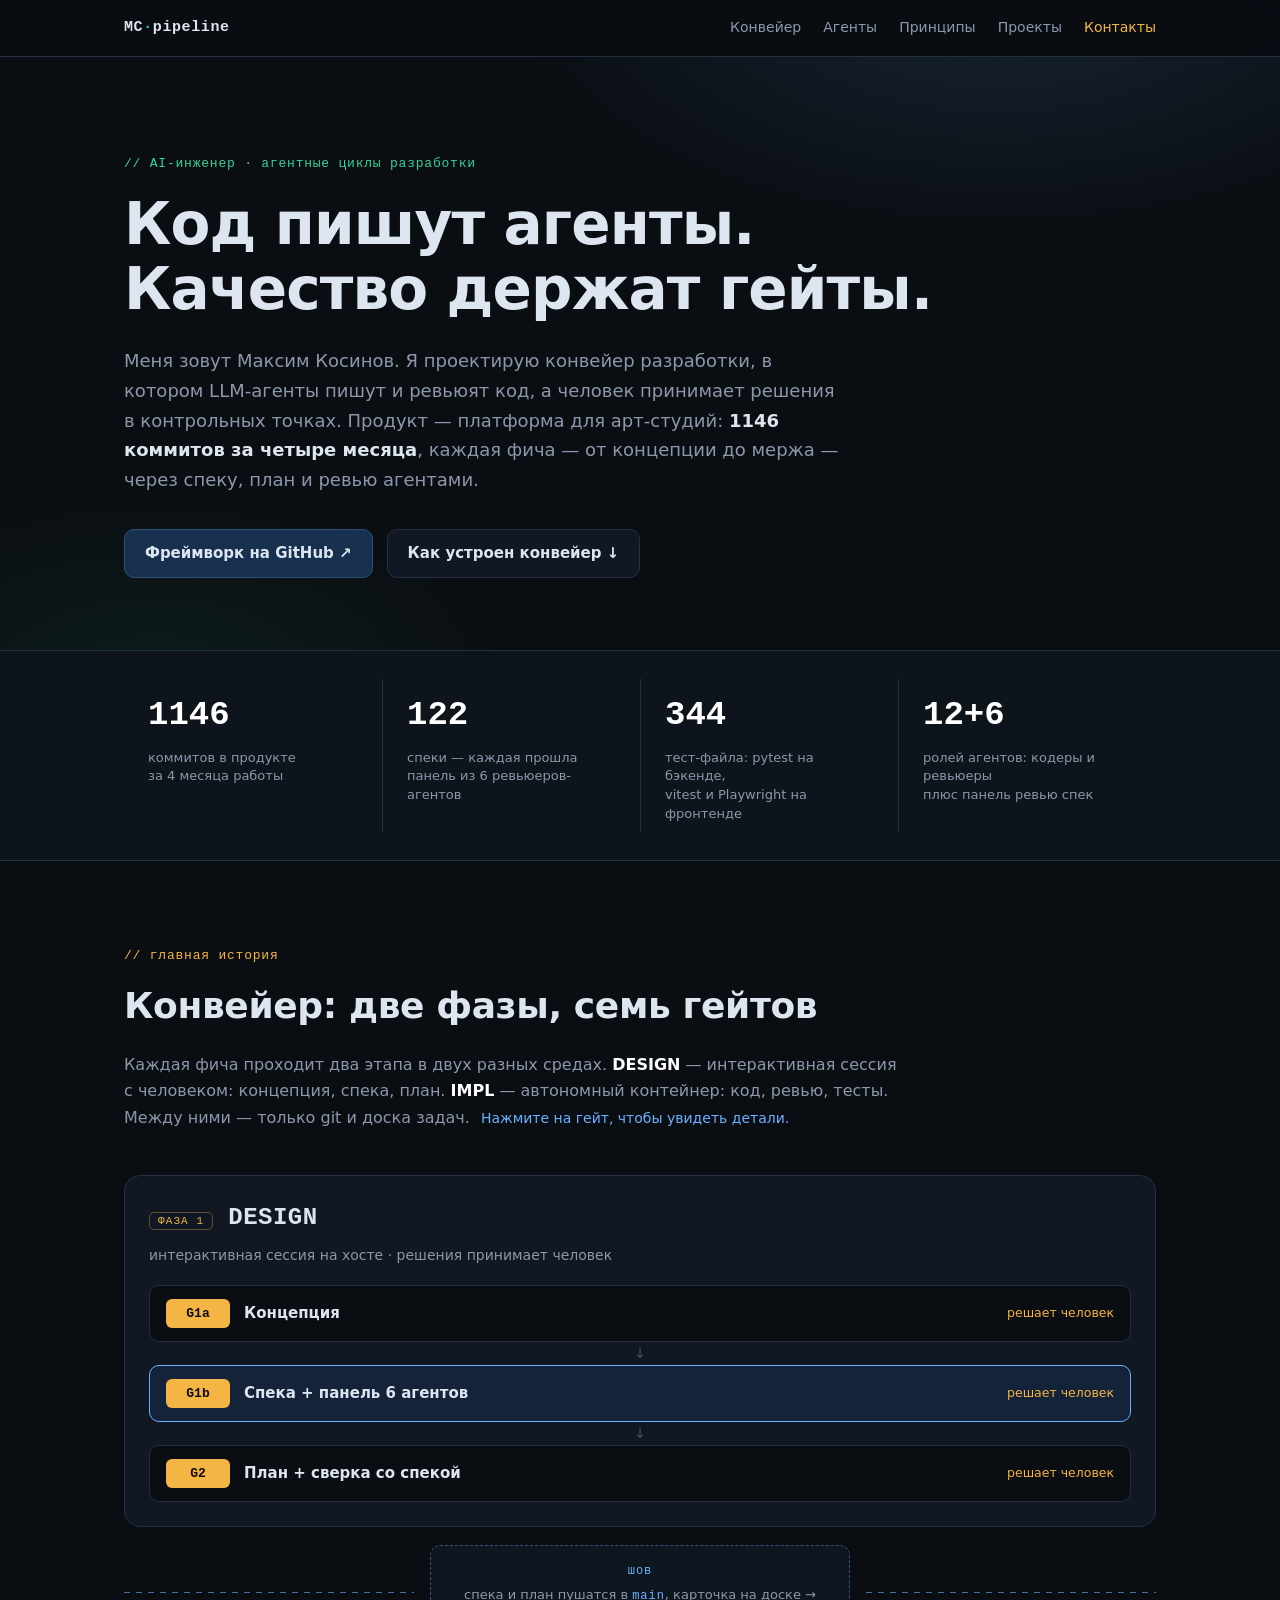
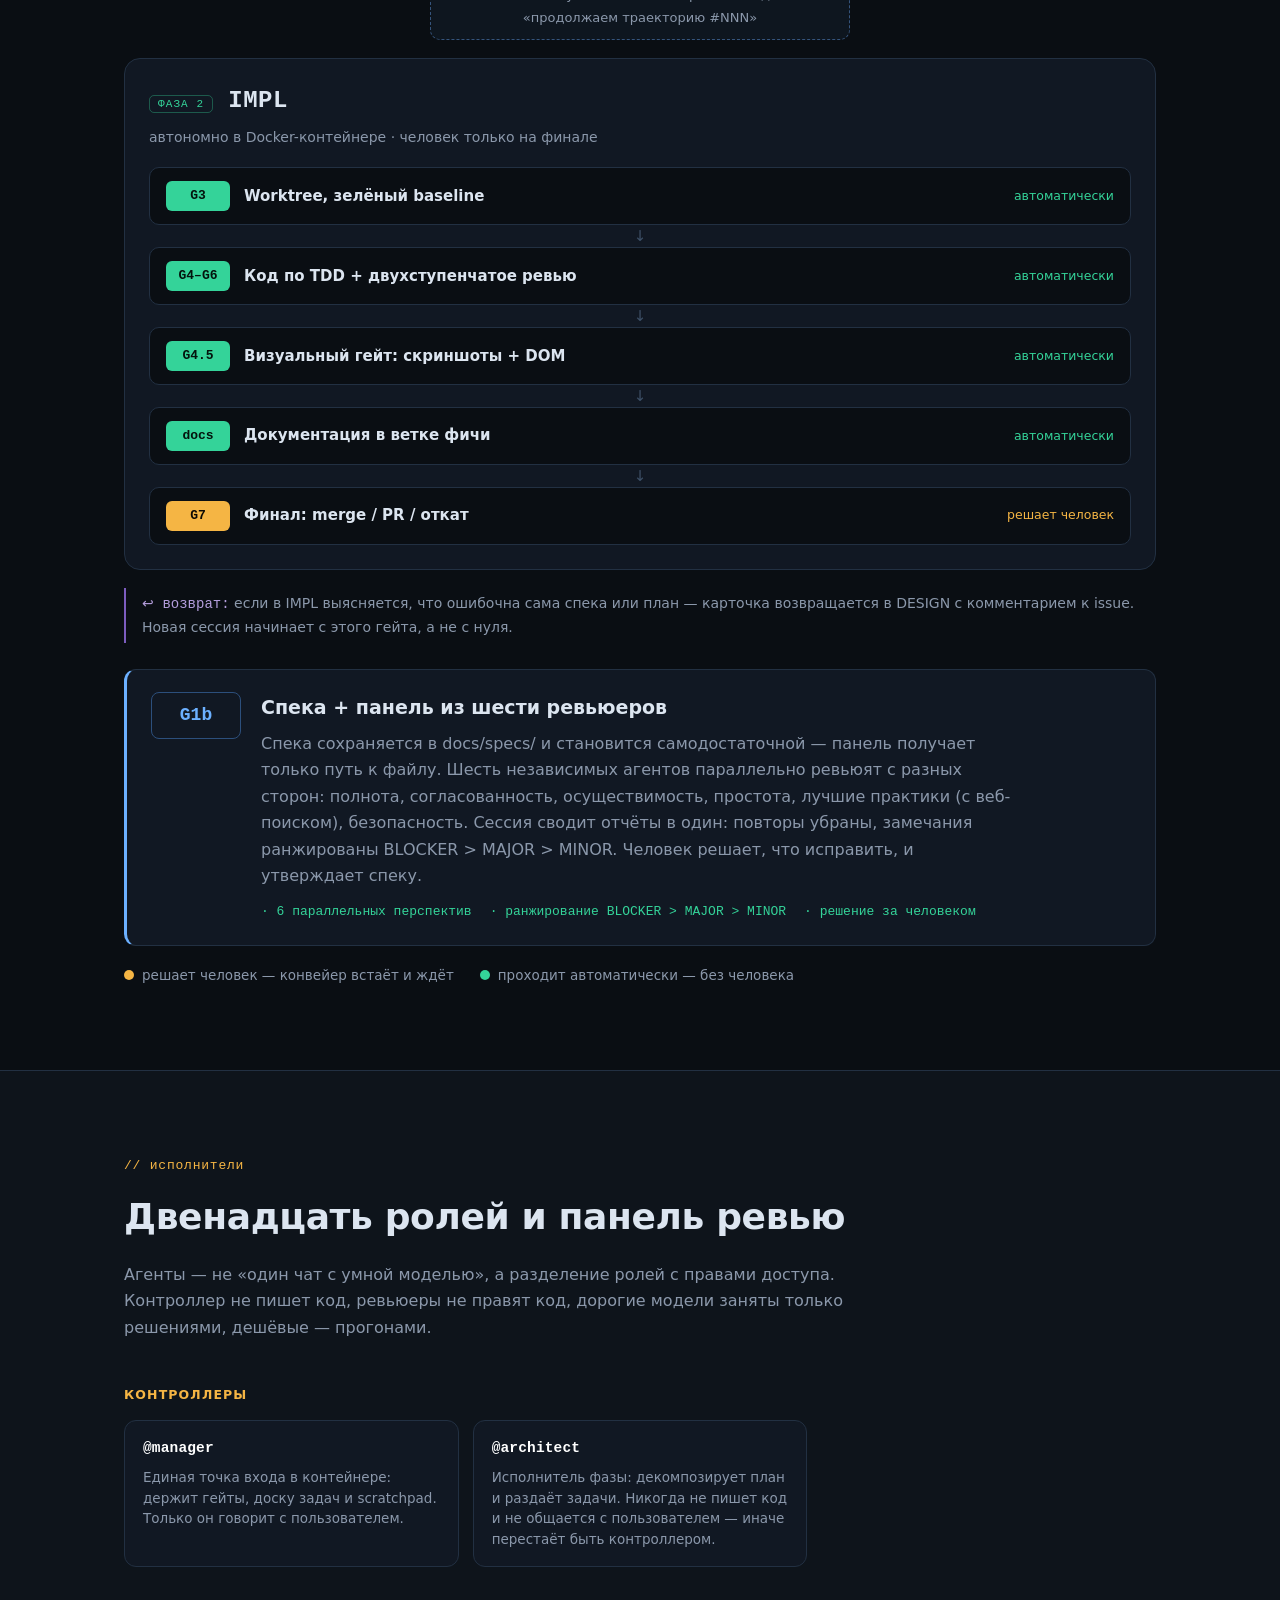
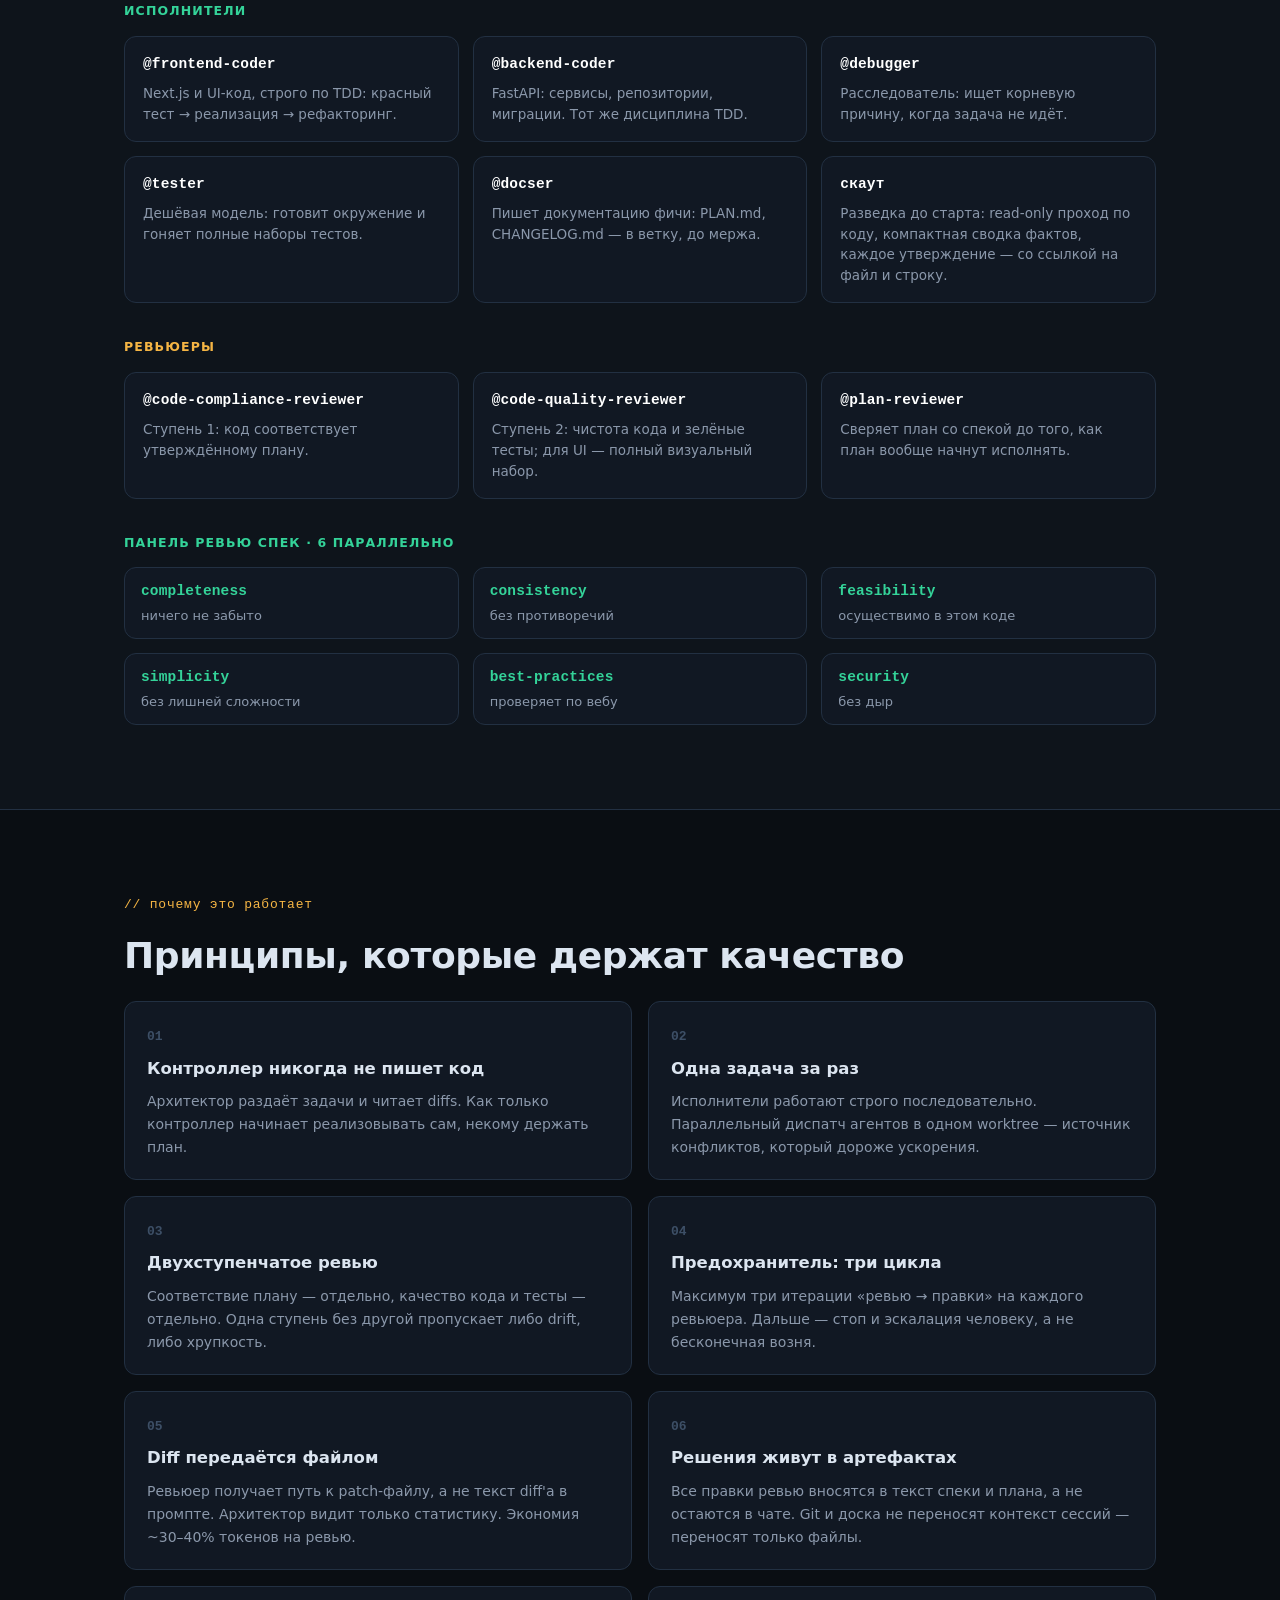
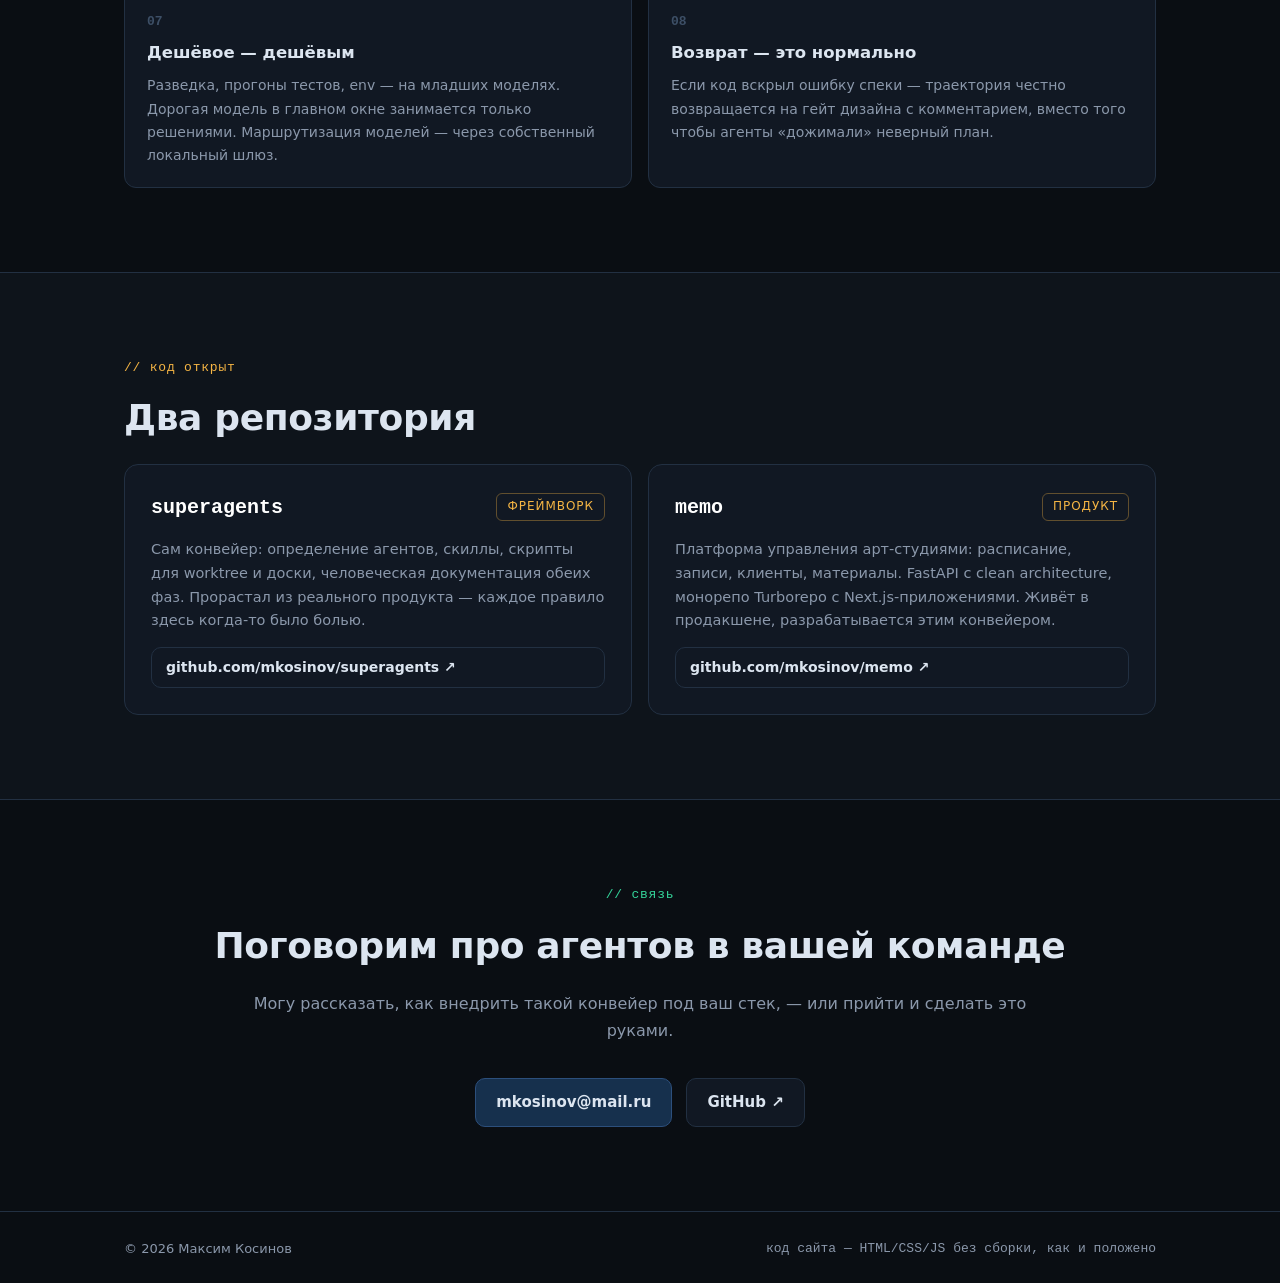
==== site/index.html @ 4d6b4a95 "feat(site): portfolio one-pager — the agent dev pipeline, deployed to GitHub Pages" ====
<!DOCTYPE html>
<html lang="ru">
<head>
  <meta charset="UTF-8">
  <meta name="viewport" content="width=device-width, initial-scale=1.0">
  <title>Максим Косинов — AI-инженер · агентный конвейер разработки</title>
  <meta name="description" content="Портфолио AI-инженера: конвейер разработки, в котором LLM-агенты пишут и ревьюят код под контролем человека. Семь гейтов качества от идеи до продакшена.">
  <link rel="stylesheet" href="style.css">
</head>
<body>

<header class="topbar">
  <div class="container topbar-inner">
    <span class="logo">MC<span class="logo-dot">·</span>pipeline</span>
    <nav class="topnav">
      <a href="#pipeline">Конвейер</a>
      <a href="#agents">Агенты</a>
      <a href="#principles">Принципы</a>
      <a href="#projects">Проекты</a>
      <a href="#contacts" class="nav-cta">Контакты</a>
    </nav>
  </div>
</header>

<main>

<!-- ============ HERO ============ -->
<section class="hero">
  <div class="container">
    <p class="hero-kicker mono">// AI-инженер · агентные циклы разработки</p>
    <h1>Код пишут агенты.<br>Качество держат гейты.</h1>
    <p class="hero-sub">
      Меня зовут Максим Косинов. Я проектирую конвейер разработки, в котором
      LLM-агенты пишут и ревьюят код, а человек принимает решения в контрольных
      точках. Продукт — платформа для арт-студий: <b>1146 коммитов за четыре месяца</b>,
      каждая фича — от концепции до мержа — через спеку, план и ревью агентами.
    </p>
    <div class="hero-actions">
      <a class="btn btn-primary" href="https://github.com/mkosinov/superagents" target="_blank" rel="noopener">Фреймворк на GitHub ↗</a>
      <a class="btn" href="#pipeline">Как устроен конвейер ↓</a>
    </div>
  </div>
</section>

<!-- ============ METRICS ============ -->
<section class="metrics">
  <div class="container metrics-grid">
    <div class="metric">
      <span class="metric-value mono">1146</span>
      <span class="metric-label">коммитов в продукте<br>за 4 месяца работы</span>
    </div>
    <div class="metric">
      <span class="metric-value mono">122</span>
      <span class="metric-label">спеки — каждая прошла<br>панель из 6 ревьюеров-агентов</span>
    </div>
    <div class="metric">
      <span class="metric-value mono">344</span>
      <span class="metric-label">тест-файла: pytest на бэкенде,<br>vitest и Playwright на фронтенде</span>
    </div>
    <div class="metric">
      <span class="metric-value mono">12+6</span>
      <span class="metric-label">ролей агентов: кодеры и ревьюеры<br>плюс панель ревью спек</span>
    </div>
  </div>
</section>

<!-- ============ PIPELINE ============ -->
<section class="section" id="pipeline">
  <div class="container">
    <p class="section-kicker mono">// главная история</p>
    <h2>Конвейер: две фазы, семь гейтов</h2>
    <p class="section-sub">
      Каждая фича проходит два этапа в двух разных средах. <b>DESIGN</b> — интерактивная
      сессия с человеком: концепция, спека, план. <b>IMPL</b> — автономный контейнер:
      код, ревью, тесты. Между ними — только git и доска задач.
      <span class="hint">Нажмите на гейт, чтобы увидеть детали.</span>
    </p>

    <div class="diagram">

      <!-- DESIGN phase -->
      <div class="phase phase-design">
        <div class="phase-head">
          <span class="phase-tag mono">ФАЗА 1</span>
          <h3>DESIGN</h3>
          <p class="phase-meta">интерактивная сессия на хосте · решения принимает человек</p>
        </div>
        <div class="gates">
          <button class="gate" data-gate="g1a" type="button">
            <span class="gate-badge mono human">G1a</span>
            <span class="gate-title">Концепция</span>
            <span class="gate-who human-who">решает человек</span>
          </button>
          <div class="gate-arrow" aria-hidden="true">↓</div>
          <button class="gate" data-gate="g1b" type="button">
            <span class="gate-badge mono human">G1b</span>
            <span class="gate-title">Спека + панель 6 агентов</span>
            <span class="gate-who human-who">решает человек</span>
          </button>
          <div class="gate-arrow" aria-hidden="true">↓</div>
          <button class="gate" data-gate="g2" type="button">
            <span class="gate-badge mono human">G2</span>
            <span class="gate-title">План + сверка со спекой</span>
            <span class="gate-who human-who">решает человек</span>
          </button>
        </div>
      </div>

      <!-- SEAM -->
      <div class="seam">
        <div class="seam-line" aria-hidden="true"></div>
        <div class="seam-label">
          <span class="mono">шов</span>
          <p>спека и план пушатся в <span class="mono">main</span>, карточка на доске → «продолжаем траекторию #NNN»</p>
        </div>
        <div class="seam-line" aria-hidden="true"></div>
      </div>

      <!-- IMPL phase -->
      <div class="phase phase-impl">
        <div class="phase-head">
          <span class="phase-tag mono">ФАЗА 2</span>
          <h3>IMPL</h3>
          <p class="phase-meta">автономно в Docker-контейнере · человек только на финале</p>
        </div>
        <div class="gates">
          <button class="gate" data-gate="g3" type="button">
            <span class="gate-badge mono auto">G3</span>
            <span class="gate-title">Worktree, зелёный baseline</span>
            <span class="gate-who auto-who">автоматически</span>
          </button>
          <div class="gate-arrow" aria-hidden="true">↓</div>
          <button class="gate" data-gate="g46" type="button">
            <span class="gate-badge mono auto">G4–G6</span>
            <span class="gate-title">Код по TDD + двухступенчатое ревью</span>
            <span class="gate-who auto-who">автоматически</span>
          </button>
          <div class="gate-arrow" aria-hidden="true">↓</div>
          <button class="gate" data-gate="g45" type="button">
            <span class="gate-badge mono auto">G4.5</span>
            <span class="gate-title">Визуальный гейт: скриншоты + DOM</span>
            <span class="gate-who auto-who">автоматически</span>
          </button>
          <div class="gate-arrow" aria-hidden="true">↓</div>
          <button class="gate" data-gate="docs" type="button">
            <span class="gate-badge mono auto">docs</span>
            <span class="gate-title">Документация в ветке фичи</span>
            <span class="gate-who auto-who">автоматически</span>
          </button>
          <div class="gate-arrow" aria-hidden="true">↓</div>
          <button class="gate" data-gate="g7" type="button">
            <span class="gate-badge mono human">G7</span>
            <span class="gate-title">Финал: merge / PR / откат</span>
            <span class="gate-who human-who">решает человек</span>
          </button>
        </div>
      </div>
    </div>

    <!-- return path -->
    <p class="return-path">
      <span class="mono">↩ возврат:</span>
      если в IMPL выясняется, что ошибочна сама спека или план — карточка возвращается
      в DESIGN с комментарием к issue. Новая сессия начинает с этого гейта, а не с нуля.
    </p>

    <!-- detail panel -->
    <div class="detail" id="gate-detail" aria-live="polite">
      <div class="detail-badge mono" id="detail-badge">G1b</div>
      <div class="detail-body">
        <h3 id="detail-title"></h3>
        <p id="detail-text"></p>
        <div class="detail-facts mono" id="detail-facts"></div>
      </div>
    </div>

    <div class="legend">
      <span class="legend-item"><span class="dot dot-human"></span>решает человек — конвейер встаёт и ждёт</span>
      <span class="legend-item"><span class="dot dot-auto"></span>проходит автоматически — без человека</span>
    </div>
  </div>
</section>

<!-- ============ AGENTS ============ -->
<section class="section section-alt" id="agents">
  <div class="container">
    <p class="section-kicker mono">// исполнители</p>
    <h2>Двенадцать ролей и панель ревью</h2>
    <p class="section-sub">
      Агенты — не «один чат с умной моделью», а разделение ролей с правами доступа.
      Контроллер не пишет код, ревьюеры не правят код, дорогие модели заняты только
      решениями, дешёвые — прогонами.
    </p>
    <div class="agent-groups">

      <div class="agent-group">
        <h3 class="group-tag human-who">контроллеры</h3>
        <div class="agent-cards">
          <article class="agent-card">
            <h4 class="mono">@manager</h4>
            <p>Единая точка входа в контейнере: держит гейты, доску задач и scratchpad. Только он говорит с пользователем.</p>
          </article>
          <article class="agent-card">
            <h4 class="mono">@architect</h4>
            <p>Исполнитель фазы: декомпозирует план и раздаёт задачи. Никогда не пишет код и не общается с пользователем — иначе перестаёт быть контроллером.</p>
          </article>
        </div>
      </div>

      <div class="agent-group">
        <h3 class="group-tag auto-who">исполнители</h3>
        <div class="agent-cards">
          <article class="agent-card">
            <h4 class="mono">@frontend-coder</h4>
            <p>Next.js и UI-код, строго по TDD: красный тест → реализация → рефакторинг.</p>
          </article>
          <article class="agent-card">
            <h4 class="mono">@backend-coder</h4>
            <p>FastAPI: сервисы, репозитории, миграции. Тот же дисциплина TDD.</p>
          </article>
          <article class="agent-card">
            <h4 class="mono">@debugger</h4>
            <p>Расследователь: ищет корневую причину, когда задача не идёт.</p>
          </article>
          <article class="agent-card">
            <h4 class="mono">@tester</h4>
            <p>Дешёвая модель: готовит окружение и гоняет полные наборы тестов.</p>
          </article>
          <article class="agent-card">
            <h4 class="mono">@docser</h4>
            <p>Пишет документацию фичи: PLAN.md, CHANGELOG.md — в ветку, до мержа.</p>
          </article>
          <article class="agent-card">
            <h4 class="mono">скаут</h4>
            <p>Разведка до старта: read-only проход по коду, компактная сводка фактов, каждое утверждение — со ссылкой на файл и строку.</p>
          </article>
        </div>
      </div>

      <div class="agent-group">
        <h3 class="group-tag human-who">ревьюеры</h3>
        <div class="agent-cards">
          <article class="agent-card">
            <h4 class="mono">@code-compliance-reviewer</h4>
            <p>Ступень 1: код соответствует утверждённому плану.</p>
          </article>
          <article class="agent-card">
            <h4 class="mono">@code-quality-reviewer</h4>
            <p>Ступень 2: чистота кода и зелёные тесты; для UI — полный визуальный набор.</p>
          </article>
          <article class="agent-card">
            <h4 class="mono">@plan-reviewer</h4>
            <p>Сверяет план со спекой до того, как план вообще начнут исполнять.</p>
          </article>
        </div>
      </div>

      <div class="agent-group">
        <h3 class="group-tag auto-who">панель ревью спек · 6 параллельно</h3>
        <div class="agent-cards">
          <article class="agent-card panel-card">
            <h4 class="mono">completeness</h4><p>ничего не забыто</p>
          </article>
          <article class="agent-card panel-card">
            <h4 class="mono">consistency</h4><p>без противоречий</p>
          </article>
          <article class="agent-card panel-card">
            <h4 class="mono">feasibility</h4><p>осуществимо в этом коде</p>
          </article>
          <article class="agent-card panel-card">
            <h4 class="mono">simplicity</h4><p>без лишней сложности</p>
          </article>
          <article class="agent-card panel-card">
            <h4 class="mono">best-practices</h4><p>проверяет по вебу</p>
          </article>
          <article class="agent-card panel-card">
            <h4 class="mono">security</h4><p>без дыр</p>
          </article>
        </div>
      </div>

    </div>
  </div>
</section>

<!-- ============ PRINCIPLES ============ -->
<section class="section" id="principles">
  <div class="container">
    <p class="section-kicker mono">// почему это работает</p>
    <h2>Принципы, которые держат качество</h2>
    <div class="principles-grid">
      <div class="principle">
        <span class="principle-num mono">01</span>
        <h3>Контроллер никогда не пишет код</h3>
        <p>Архитектор раздаёт задачи и читает diffs. Как только контроллер начинает реализовывать сам, некому держать план.</p>
      </div>
      <div class="principle">
        <span class="principle-num mono">02</span>
        <h3>Одна задача за раз</h3>
        <p>Исполнители работают строго последовательно. Параллельный диспатч агентов в одном worktree — источник конфликтов, который дороже ускорения.</p>
      </div>
      <div class="principle">
        <span class="principle-num mono">03</span>
        <h3>Двухступенчатое ревью</h3>
        <p>Соответствие плану — отдельно, качество кода и тесты — отдельно. Одна ступень без другой пропускает либо drift, либо хрупкость.</p>
      </div>
      <div class="principle">
        <span class="principle-num mono">04</span>
        <h3>Предохранитель: три цикла</h3>
        <p>Максимум три итерации «ревью → правки» на каждого ревьюера. Дальше — стоп и эскалация человеку, а не бесконечная возня.</p>
      </div>
      <div class="principle">
        <span class="principle-num mono">05</span>
        <h3>Diff передаётся файлом</h3>
        <p>Ревьюер получает путь к patch-файлу, а не текст diff'а в промпте. Архитектор видит только статистику. Экономия ~30–40% токенов на ревью.</p>
      </div>
      <div class="principle">
        <span class="principle-num mono">06</span>
        <h3>Решения живут в артефактах</h3>
        <p>Все правки ревью вносятся в текст спеки и плана, а не остаются в чате. Git и доска не переносят контекст сессий — переносят только файлы.</p>
      </div>
      <div class="principle">
        <span class="principle-num mono">07</span>
        <h3>Дешёвое — дешёвым</h3>
        <p>Разведка, прогоны тестов, env — на младших моделях. Дорогая модель в главном окне занимается только решениями. Маршрутизация моделей — через собственный локальный шлюз.</p>
      </div>
      <div class="principle">
        <span class="principle-num mono">08</span>
        <h3>Возврат — это нормально</h3>
        <p>Если код вскрыл ошибку спеки — траектория честно возвращается на гейт дизайна с комментарием, вместо того чтобы агенты «дожимали» неверный план.</p>
      </div>
    </div>
  </div>
</section>

<!-- ============ PROJECTS ============ -->
<section class="section section-alt" id="projects">
  <div class="container">
    <p class="section-kicker mono">// код открыт</p>
    <h2>Два репозитория</h2>
    <div class="projects-grid">
      <article class="project-card">
        <div class="project-head">
          <h3 class="mono">superagents</h3>
          <span class="project-type">фреймворк</span>
        </div>
        <p>
          Сам конвейер: определение агентов, скиллы, скрипты для worktree и доски,
          человеческая документация обеих фаз. Прорастал из реального продукта —
          каждое правило здесь когда-то было болью.
        </p>
        <a class="btn btn-small" href="https://github.com/mkosinov/superagents" target="_blank" rel="noopener">github.com/mkosinov/superagents ↗</a>
      </article>
      <article class="project-card">
        <div class="project-head">
          <h3 class="mono">memo</h3>
          <span class="project-type">продукт</span>
        </div>
        <p>
          Платформа управления арт-студиями: расписание, записи, клиенты, материалы.
          FastAPI с clean architecture, монорепо Turborepo c Next.js-приложениями.
          Живёт в продакшене, разрабатывается этим конвейером.
        </p>
        <a class="btn btn-small" href="https://github.com/mkosinov/memo" target="_blank" rel="noopener">github.com/mkosinov/memo ↗</a>
      </article>
    </div>
  </div>
</section>

<!-- ============ CONTACTS ============ -->
<section class="section" id="contacts">
  <div class="container contacts-inner">
    <p class="section-kicker mono">// связь</p>
    <h2>Поговорим про агентов в вашей команде</h2>
    <p class="section-sub">
      Могу рассказать, как внедрить такой конвейер под ваш стек, — или прийти
      и сделать это руками.
    </p>
    <div class="hero-actions">
      <a class="btn btn-primary" href="mailto:mkosinov@mail.ru">mkosinov@mail.ru</a>
      <a class="btn" href="https://github.com/mkosinov" target="_blank" rel="noopener">GitHub ↗</a>
    </div>
  </div>
</section>

</main>

<footer class="footer">
  <div class="container footer-inner">
    <span>© 2026 Максим Косинов</span>
    <span class="mono">код сайта — HTML/CSS/JS без сборки, как и положено</span>
  </div>
</footer>

<script src="main.js"></script>
</body>
</html>
---- site/style.css ----
/* ============ base ============ */
:root {
  --bg: #0a0e13;
  --bg-alt: #0e141b;
  --surface: #111823;
  --surface-2: #16202e;
  --border: #223042;
  --text: #dce5f0;
  --muted: #8b98ab;
  --human: #f5b544;
  --auto: #34d399;
  --link: #6cb0ff;
  --mono: ui-monospace, "SF Mono", "Cascadia Code", Menlo, Consolas, monospace;
}

* { margin: 0; padding: 0; box-sizing: border-box; }

html { scroll-behavior: smooth; }

body {
  background: var(--bg);
  color: var(--text);
  font-family: system-ui, -apple-system, "Segoe UI", Roboto, sans-serif;
  font-size: 16px;
  line-height: 1.65;
  -webkit-font-smoothing: antialiased;
}

.container { max-width: 1080px; margin: 0 auto; padding: 0 24px; }

.mono { font-family: var(--mono); }

b, strong { color: #fff; font-weight: 650; }

a { color: var(--link); }

/* ============ topbar ============ */
.topbar {
  position: sticky; top: 0; z-index: 50;
  background: rgba(10, 14, 19, 0.85);
  backdrop-filter: blur(10px);
  border-bottom: 1px solid var(--border);
}
.topbar-inner {
  display: flex; align-items: center; justify-content: space-between;
  height: 56px;
}
.logo {
  font-family: var(--mono); font-weight: 700; font-size: 15px;
  letter-spacing: 0.04em; color: var(--text);
}
.logo-dot { color: var(--auto); }
.topnav { display: flex; gap: 22px; flex-wrap: wrap; }
.topnav a {
  color: var(--muted); text-decoration: none; font-size: 14px;
  transition: color 0.15s;
}
.topnav a:hover { color: var(--text); }
.nav-cta { color: var(--human) !important; }

/* ============ hero ============ */
.hero {
  padding: 96px 0 72px;
  background:
    radial-gradient(700px 340px at 78% -10%, rgba(108, 176, 255, 0.13), transparent 70%),
    radial-gradient(520px 300px at 12% 108%, rgba(52, 211, 153, 0.08), transparent 70%);
}
.hero-kicker { color: var(--auto); font-size: 13px; letter-spacing: 0.06em; margin-bottom: 18px; }
.hero h1 {
  font-size: clamp(34px, 6vw, 58px);
  line-height: 1.12;
  font-weight: 750;
  letter-spacing: -0.015em;
  margin-bottom: 24px;
}
.hero-sub {
  max-width: 720px; color: var(--muted); font-size: 18px; margin-bottom: 34px;
}
.hero-sub b { color: var(--text); }
.hero-actions { display: flex; gap: 14px; flex-wrap: wrap; }

.btn {
  display: inline-block;
  padding: 11px 20px;
  border-radius: 10px;
  border: 1px solid var(--border);
  color: var(--text) !important;
  text-decoration: none !important;
  font-size: 15px;
  font-weight: 550;
  background: var(--surface);
  transition: border-color 0.15s, background 0.15s, transform 0.1s;
}
.btn:hover { border-color: #3a4f6b; background: var(--surface-2); }
.btn:active { transform: translateY(1px); }
.btn-primary {
  background: #16304d;
  border-color: #2c4f7c;
}
.btn-primary:hover { background: #1b3a5f; border-color: #3d6ba3; }
.btn-small { padding: 8px 14px; font-size: 14px; }

/* ============ metrics ============ */
.metrics { border-block: 1px solid var(--border); background: var(--bg-alt); }
.metrics-grid {
  display: grid; grid-template-columns: repeat(4, 1fr); gap: 0;
  padding-top: 28px; padding-bottom: 28px;
}
.metric {
  padding: 8px 24px;
  display: flex; flex-direction: column; gap: 6px;
}
.metric + .metric { border-left: 1px solid var(--border); }
.metric-value {
  font-size: 34px; font-weight: 700; color: #fff;
  font-variant-numeric: tabular-nums;
}
.metric-label { font-size: 13px; color: var(--muted); line-height: 1.45; }

/* ============ sections ============ */
.section { padding: 84px 0; }
.section-alt { background: var(--bg-alt); border-block: 1px solid var(--border); }
.section-kicker { color: var(--human); font-size: 13px; letter-spacing: 0.06em; margin-bottom: 10px; }
.section h2 {
  font-size: clamp(26px, 4vw, 36px);
  font-weight: 700; letter-spacing: -0.01em; margin-bottom: 16px;
}
.section-sub { max-width: 780px; color: var(--muted); margin-bottom: 44px; }
.section-sub .hint {
  display: inline-block; margin-left: 6px; color: var(--link); font-size: 14px;
}

/* ============ diagram ============ */
.diagram {
  display: flex; flex-direction: column; gap: 0;
}

.phase {
  border: 1px solid var(--border);
  border-radius: 16px;
  background: var(--surface);
  padding: 22px 24px 24px;
}
.phase-head { margin-bottom: 18px; }
.phase-tag {
  font-size: 11px; letter-spacing: 0.1em; color: var(--muted);
  border: 1px solid var(--border); border-radius: 5px; padding: 2px 8px;
}
.phase-design .phase-tag { color: var(--human); border-color: rgba(245, 181, 68, 0.35); }
.phase-impl .phase-tag { color: var(--auto); border-color: rgba(52, 211, 153, 0.35); }
.phase-head h3 {
  display: inline; font-family: var(--mono); font-size: 24px;
  margin-left: 10px; letter-spacing: 0.02em;
}
.phase-meta { color: var(--muted); font-size: 14px; margin-top: 6px; }

.gates { display: flex; flex-direction: column; align-items: stretch; }

.gate {
  display: grid;
  grid-template-columns: 64px 1fr auto;
  align-items: center; gap: 14px;
  width: 100%;
  padding: 13px 16px;
  background: var(--bg);
  border: 1px solid var(--border);
  border-radius: 10px;
  color: var(--text);
  font: inherit; text-align: left;
  cursor: pointer;
  transition: border-color 0.15s, background 0.15s;
}
.gate:hover { border-color: #3a4f6b; background: var(--surface-2); }
.gate.active { border-color: var(--link); background: #14233a; }

.gate-badge {
  font-size: 13px; font-weight: 700; text-align: center;
  padding: 4px 0; border-radius: 6px;
}
.gate-badge.human { color: #0d0a04; background: var(--human); }
.gate-badge.auto { color: #04140d; background: var(--auto); }
.gate-title { font-weight: 550; font-size: 15px; }
.gate-who { font-size: 12.5px; white-space: nowrap; }
.human-who { color: var(--human); }
.auto-who { color: var(--auto); }

.gate-arrow {
  text-align: center; color: #3d4f66; font-size: 15px; line-height: 1.5;
  user-select: none;
}

/* seam */
.seam {
  display: grid;
  grid-template-columns: 1fr auto 1fr;
  align-items: center;
  gap: 16px;
  padding: 18px 0;
}
.seam-line {
  height: 1px;
  background: repeating-linear-gradient(90deg, var(--link) 0 6px, transparent 6px 12px);
  opacity: 0.6;
}
.seam-label {
  text-align: center; max-width: 420px;
  border: 1px dashed #35547c; border-radius: 10px;
  padding: 10px 16px;
  background: rgba(108, 176, 255, 0.05);
}
.seam-label .mono { color: var(--link); font-size: 12px; letter-spacing: 0.08em; }
.seam-label p { font-size: 13px; color: var(--muted); margin-top: 2px; }

/* return path */
.return-path {
  margin-top: 18px;
  font-size: 14px; color: var(--muted);
  border-left: 2px solid #7c5cbf;
  padding: 4px 0 4px 16px;
}
.return-path .mono { color: #b39ddb; }

/* detail panel */
.detail {
  margin-top: 26px;
  display: grid;
  grid-template-columns: 90px 1fr;
  gap: 20px;
  border: 1px solid var(--border);
  border-left: 3px solid var(--link);
  border-radius: 12px;
  background: var(--surface);
  padding: 22px 24px;
  min-height: 120px;
}
.detail-badge {
  align-self: start;
  font-size: 18px; font-weight: 700;
  color: var(--link); text-align: center;
  border: 1px solid #2c4f7c; border-radius: 8px;
  padding: 8px 0;
}
.detail-body h3 { font-size: 19px; margin-bottom: 8px; }
.detail-body p { color: var(--muted); max-width: 760px; }
.detail-facts {
  margin-top: 12px; font-size: 13px; color: var(--auto);
  display: flex; flex-wrap: wrap; gap: 8px 18px;
}

/* legend */
.legend {
  margin-top: 18px; display: flex; gap: 26px; flex-wrap: wrap;
  font-size: 13.5px; color: var(--muted);
}
.legend-item { display: inline-flex; align-items: center; gap: 8px; }
.dot { width: 10px; height: 10px; border-radius: 50%; display: inline-block; }
.dot-human { background: var(--human); }
.dot-auto { background: var(--auto); }

/* ============ agents ============ */
.agent-groups { display: flex; flex-direction: column; gap: 34px; }
.group-tag {
  font-size: 12.5px; font-weight: 700; letter-spacing: 0.09em;
  text-transform: uppercase;
  margin-bottom: 14px;
}
.agent-cards {
  display: grid;
  grid-template-columns: repeat(3, 1fr);
  gap: 14px;
}
.agent-card {
  border: 1px solid var(--border);
  border-radius: 12px;
  background: var(--surface);
  padding: 16px 18px;
}
.agent-card h4 {
  font-size: 14.5px; color: #fff; margin-bottom: 6px; letter-spacing: 0.01em;
}
.agent-card p { font-size: 13.5px; color: var(--muted); line-height: 1.55; }
.panel-card { padding: 12px 16px; }
.panel-card h4 { color: var(--auto); margin-bottom: 2px; }
.panel-card p { font-size: 13px; }
.panel-card.grid-6 {
  display: grid; grid-template-columns: repeat(3, 1fr); gap: 10px;
}

/* ============ principles ============ */
.principles-grid {
  display: grid; grid-template-columns: repeat(2, 1fr); gap: 16px;
}
.principle {
  border: 1px solid var(--border);
  border-radius: 12px;
  background: var(--surface);
  padding: 20px 22px;
}
.principle-num { color: #3d4f66; font-size: 13px; font-weight: 700; }
.principle h3 { font-size: 16.5px; margin: 6px 0 8px; }
.principle p { font-size: 14px; color: var(--muted); }

/* ============ projects ============ */
.projects-grid { display: grid; grid-template-columns: 1fr 1fr; gap: 16px; }
.project-card {
  border: 1px solid var(--border); border-radius: 14px;
  background: var(--surface); padding: 26px;
  display: flex; flex-direction: column; gap: 14px;
}
.project-head { display: flex; align-items: center; justify-content: space-between; }
.project-head h3 { font-size: 20px; color: #fff; }
.project-type {
  font-size: 12px; letter-spacing: 0.08em; text-transform: uppercase;
  color: var(--human); border: 1px solid rgba(245, 181, 68, 0.35);
  padding: 3px 10px; border-radius: 6px;
}
.project-card p { color: var(--muted); font-size: 14.5px; flex: 1; }

/* ============ contacts / footer ============ */
.contacts-inner { text-align: center; }
.contacts-inner .section-kicker { color: var(--auto); }
.contacts-inner .section-sub { margin: 0 auto 34px; }
.contacts-inner .hero-actions { justify-content: center; }

.footer { border-top: 1px solid var(--border); padding: 26px 0; }
.footer-inner {
  display: flex; justify-content: space-between; gap: 12px; flex-wrap: wrap;
  font-size: 13px; color: var(--muted);
}

/* ============ responsive ============ */
@media (max-width: 900px) {
  .metrics-grid { grid-template-columns: repeat(2, 1fr); }
  .metric:nth-child(3) { border-left: none; }
  .metric:nth-child(n+3) { border-top: 1px solid var(--border); margin-top: 10px; padding-top: 18px; }
  .agent-cards { grid-template-columns: repeat(2, 1fr); }
}
@media (max-width: 640px) {
  .section { padding: 60px 0; }
  .hero { padding: 64px 0 48px; }
  .metrics-grid { grid-template-columns: 1fr 1fr; }
  .agent-cards, .principles-grid, .projects-grid { grid-template-columns: 1fr; }
  .gate { grid-template-columns: 56px 1fr; }
  .gate-who { display: none; }
  .detail { grid-template-columns: 1fr; gap: 10px; }
  .detail-badge { max-width: 90px; }
  .topnav { gap: 14px; }
}

@media (prefers-reduced-motion: reduce) {
  html { scroll-behavior: auto; }
  * { transition: none !important; }
}
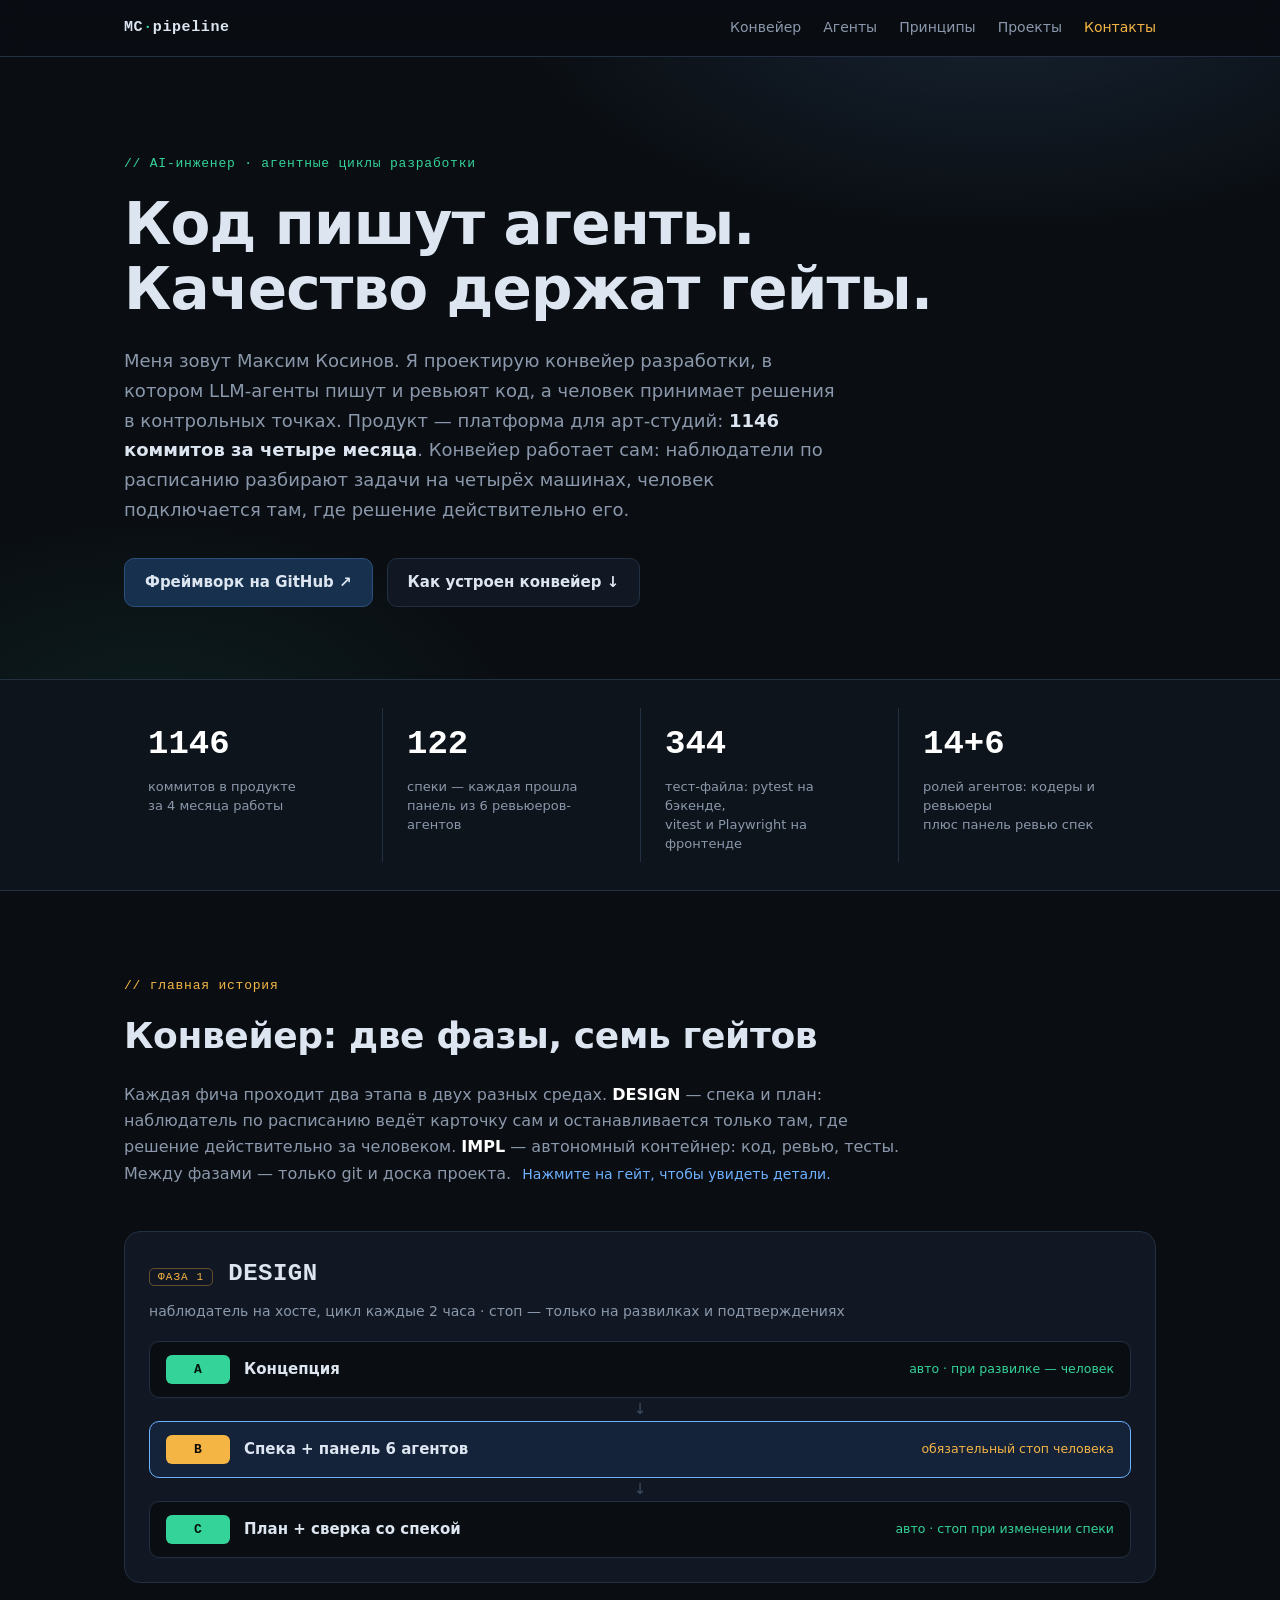
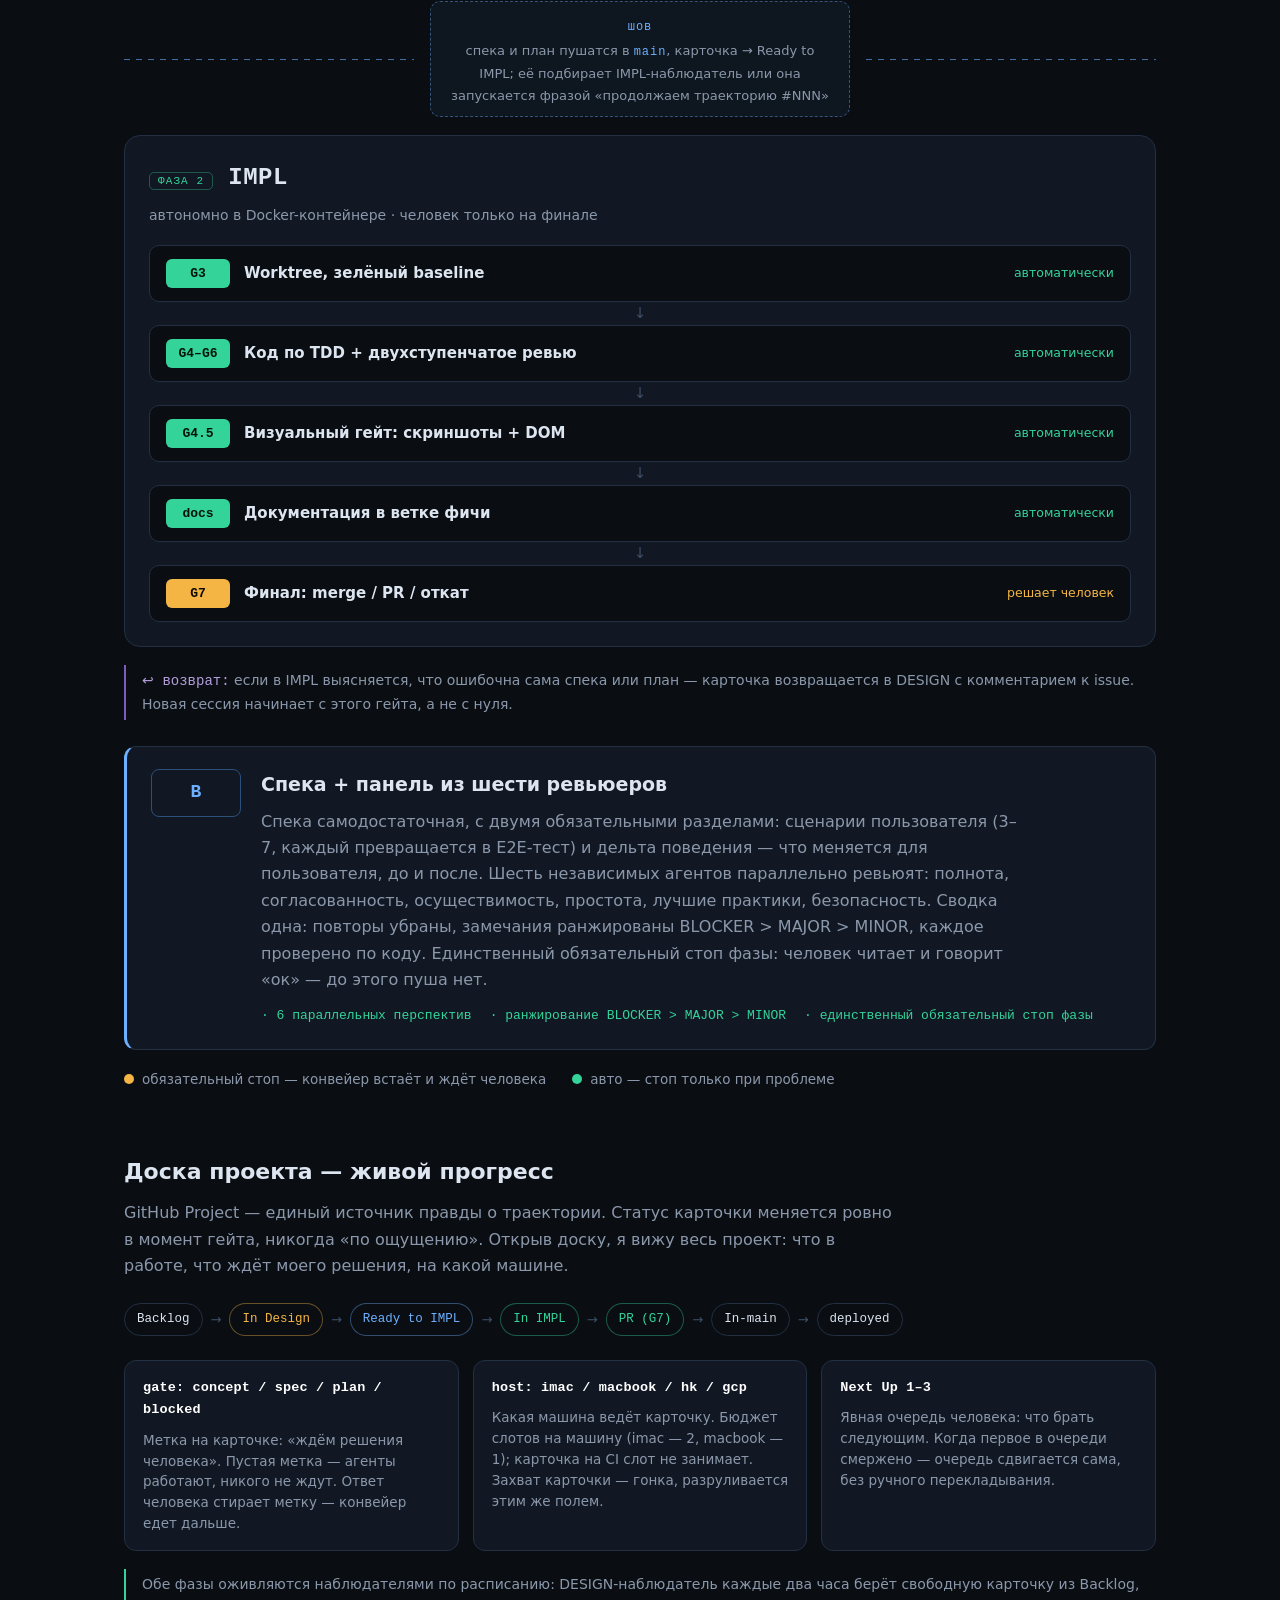
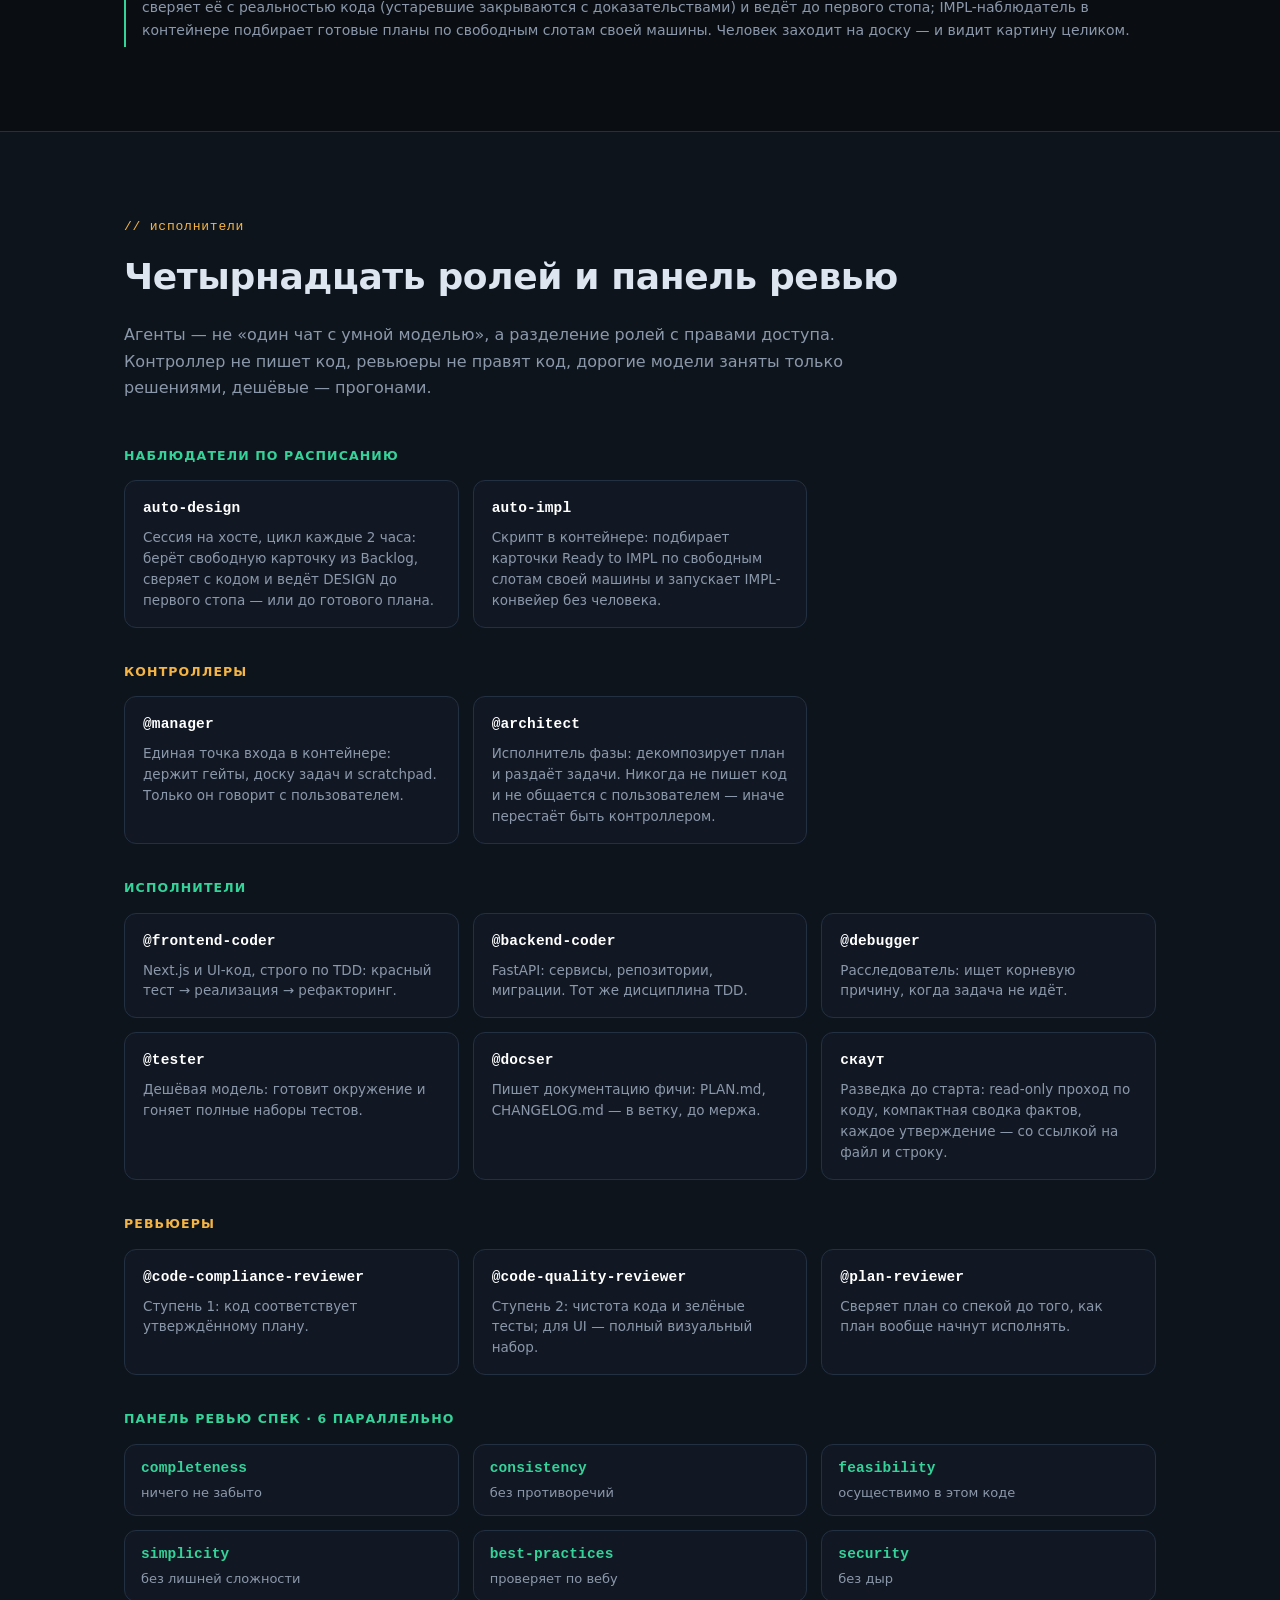
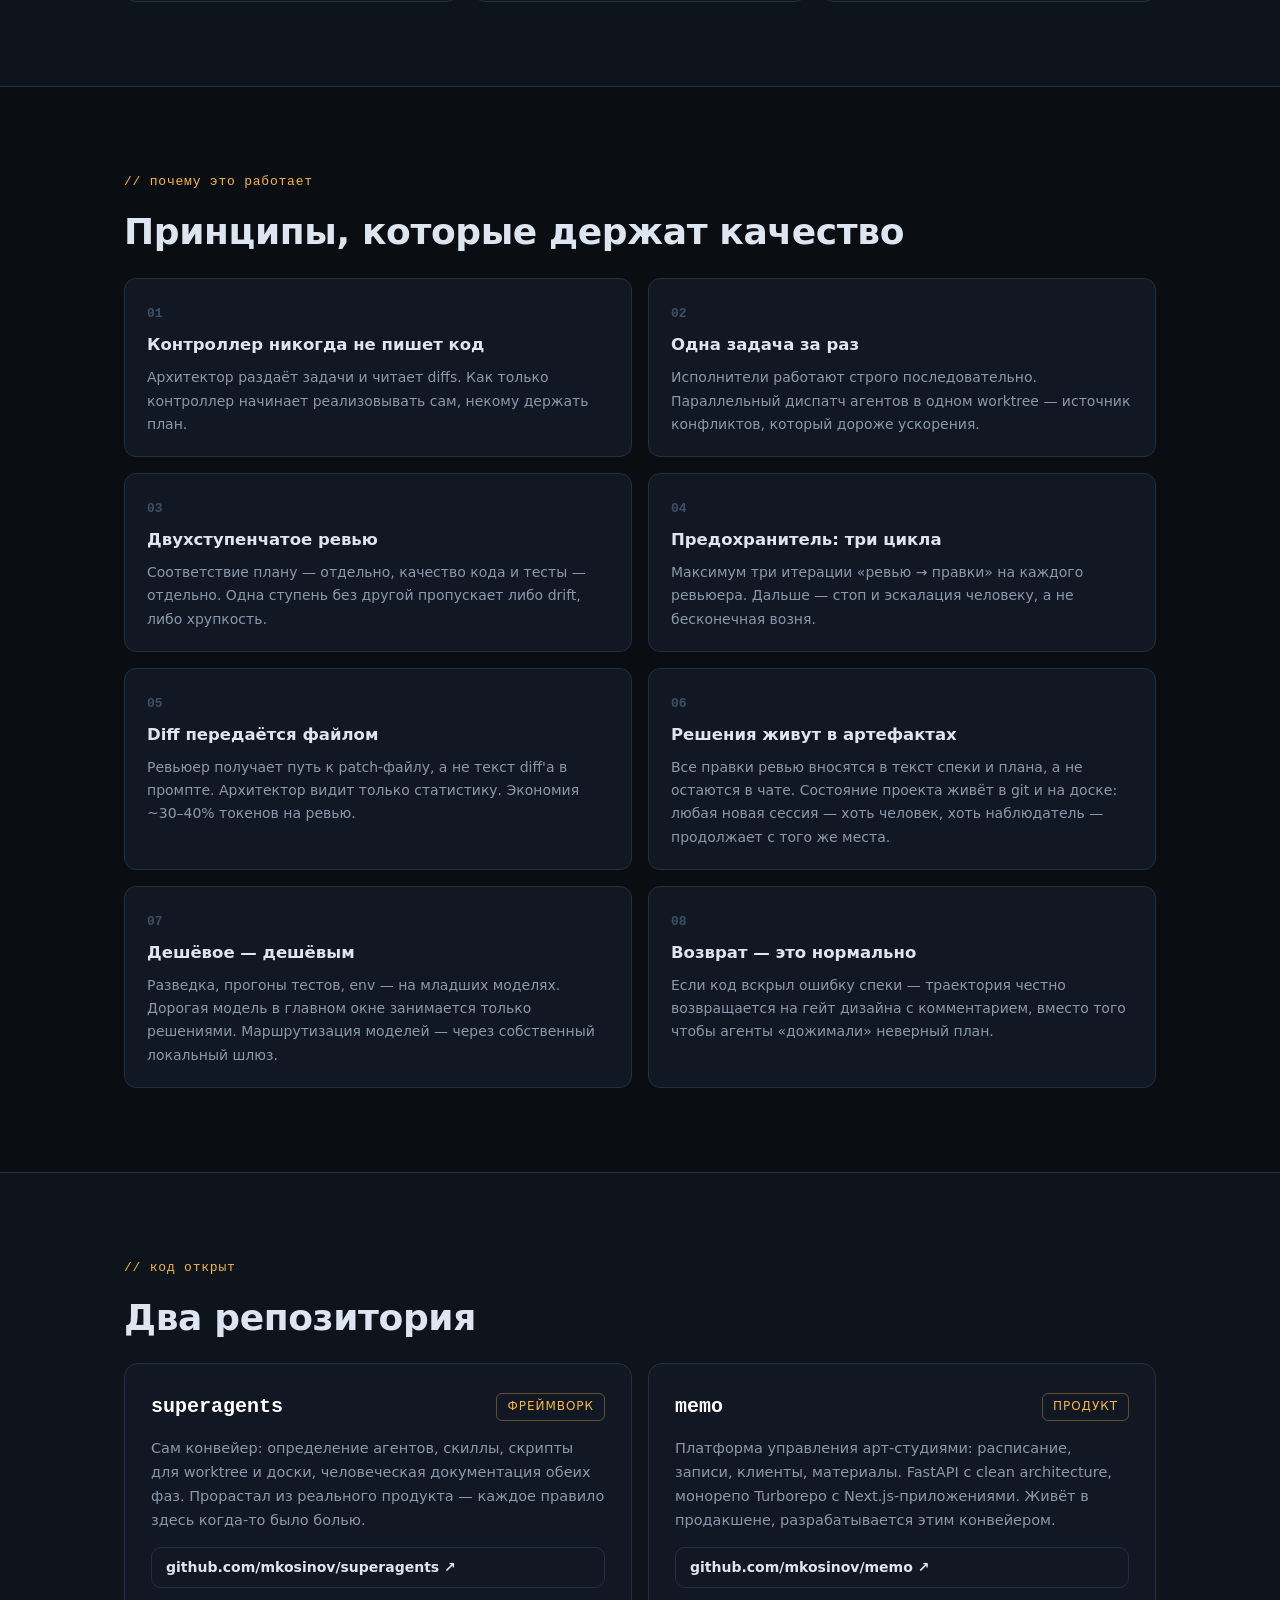
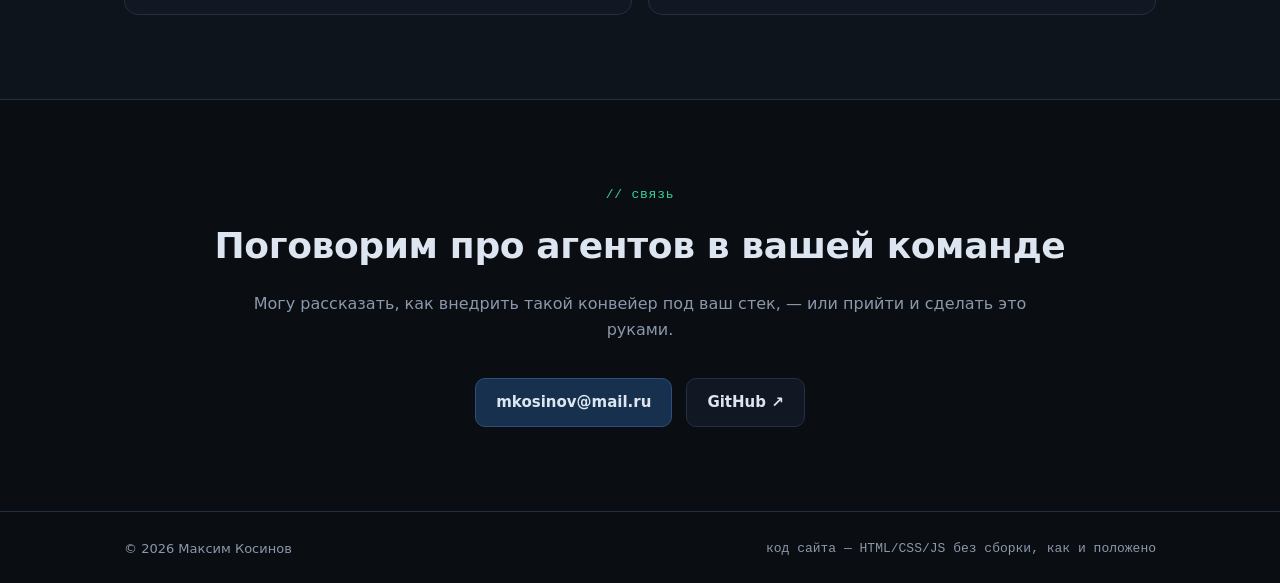
==== commit b5a5deae: "feat(site): board section (GitHub Project trajectory, gate/host/Next Up), auto-design/auto-impl watc" ====
--- a/site/index.html
+++ b/site/index.html
@@ -32,8 +32,9 @@
     <p class="hero-sub">
       Меня зовут Максим Косинов. Я проектирую конвейер разработки, в котором
       LLM-агенты пишут и ревьюят код, а человек принимает решения в контрольных
-      точках. Продукт — платформа для арт-студий: <b>1146 коммитов за четыре месяца</b>,
-      каждая фича — от концепции до мержа — через спеку, план и ревью агентами.
+      точках. Продукт — платформа для арт-студий: <b>1146 коммитов за четыре месяца</b>.
+      Конвейер работает сам: наблюдатели по расписанию разбирают задачи на четырёх
+      машинах, человек подключается там, где решение действительно его.
     </p>
     <div class="hero-actions">
       <a class="btn btn-primary" href="https://github.com/mkosinov/superagents" target="_blank" rel="noopener">Фреймворк на GitHub ↗</a>
@@ -58,7 +59,7 @@
       <span class="metric-label">тест-файла: pytest на бэкенде,<br>vitest и Playwright на фронтенде</span>
     </div>
     <div class="metric">
-      <span class="metric-value mono">12+6</span>
+      <span class="metric-value mono">14+6</span>
       <span class="metric-label">ролей агентов: кодеры и ревьюеры<br>плюс панель ревью спек</span>
     </div>
   </div>
@@ -70,9 +71,10 @@
     <p class="section-kicker mono">// главная история</p>
     <h2>Конвейер: две фазы, семь гейтов</h2>
     <p class="section-sub">
-      Каждая фича проходит два этапа в двух разных средах. <b>DESIGN</b> — интерактивная
-      сессия с человеком: концепция, спека, план. <b>IMPL</b> — автономный контейнер:
-      код, ревью, тесты. Между ними — только git и доска задач.
+      Каждая фича проходит два этапа в двух разных средах. <b>DESIGN</b> — спека и план:
+      наблюдатель по расписанию ведёт карточку сам и останавливается только там,
+      где решение действительно за человеком. <b>IMPL</b> — автономный контейнер:
+      код, ревью, тесты. Между фазами — только git и доска проекта.
       <span class="hint">Нажмите на гейт, чтобы увидеть детали.</span>
     </p>
 
@@ -83,25 +85,25 @@
         <div class="phase-head">
           <span class="phase-tag mono">ФАЗА 1</span>
           <h3>DESIGN</h3>
-          <p class="phase-meta">интерактивная сессия на хосте · решения принимает человек</p>
+          <p class="phase-meta">наблюдатель на хосте, цикл каждые 2 часа · стоп — только на развилках и подтверждениях</p>
         </div>
         <div class="gates">
-          <button class="gate" data-gate="g1a" type="button">
-            <span class="gate-badge mono human">G1a</span>
+          <button class="gate" data-gate="ga" type="button">
+            <span class="gate-badge mono auto">A</span>
             <span class="gate-title">Концепция</span>
-            <span class="gate-who human-who">решает человек</span>
-          </button>
-          <div class="gate-arrow" aria-hidden="true">↓</div>
-          <button class="gate" data-gate="g1b" type="button">
-            <span class="gate-badge mono human">G1b</span>
+            <span class="gate-who auto-who">авто · при развилке — человек</span>
+          </button>
+          <div class="gate-arrow" aria-hidden="true">↓</div>
+          <button class="gate" data-gate="gb" type="button">
+            <span class="gate-badge mono human">B</span>
             <span class="gate-title">Спека + панель 6 агентов</span>
-            <span class="gate-who human-who">решает человек</span>
-          </button>
-          <div class="gate-arrow" aria-hidden="true">↓</div>
-          <button class="gate" data-gate="g2" type="button">
-            <span class="gate-badge mono human">G2</span>
+            <span class="gate-who human-who">обязательный стоп человека</span>
+          </button>
+          <div class="gate-arrow" aria-hidden="true">↓</div>
+          <button class="gate" data-gate="gc" type="button">
+            <span class="gate-badge mono auto">C</span>
             <span class="gate-title">План + сверка со спекой</span>
-            <span class="gate-who human-who">решает человек</span>
+            <span class="gate-who auto-who">авто · стоп при изменении спеки</span>
           </button>
         </div>
       </div>
@@ -111,7 +113,7 @@
         <div class="seam-line" aria-hidden="true"></div>
         <div class="seam-label">
           <span class="mono">шов</span>
-          <p>спека и план пушатся в <span class="mono">main</span>, карточка на доске → «продолжаем траекторию #NNN»</p>
+          <p>спека и план пушатся в <span class="mono">main</span>, карточка → Ready to IMPL; её подбирает IMPL-наблюдатель или она запускается фразой «продолжаем траекторию #NNN»</p>
         </div>
         <div class="seam-line" aria-hidden="true"></div>
       </div>
@@ -175,8 +177,54 @@
     </div>
 
     <div class="legend">
-      <span class="legend-item"><span class="dot dot-human"></span>решает человек — конвейер встаёт и ждёт</span>
-      <span class="legend-item"><span class="dot dot-auto"></span>проходит автоматически — без человека</span>
+      <span class="legend-item"><span class="dot dot-human"></span>обязательный стоп — конвейер встаёт и ждёт человека</span>
+      <span class="legend-item"><span class="dot dot-auto"></span>авто — стоп только при проблеме</span>
+    </div>
+
+    <!-- board -->
+    <div class="board">
+      <h3 class="board-title">Доска проекта — живой прогресс</h3>
+      <p class="board-sub">
+        GitHub Project — единый источник правды о траектории. Статус карточки
+        меняется ровно в момент гейта, никогда «по ощущению». Открыв доску,
+        я вижу весь проект: что в работе, что ждёт моего решения, на какой машине.
+      </p>
+      <div class="board-chain">
+        <span class="status-chip mono">Backlog</span>
+        <span class="chain-arrow">→</span>
+        <span class="status-chip mono chip-design">In Design</span>
+        <span class="chain-arrow">→</span>
+        <span class="status-chip mono chip-ready">Ready to IMPL</span>
+        <span class="chain-arrow">→</span>
+        <span class="status-chip mono chip-impl">In IMPL</span>
+        <span class="chain-arrow">→</span>
+        <span class="status-chip mono chip-impl">PR (G7)</span>
+        <span class="chain-arrow">→</span>
+        <span class="status-chip mono">In-main</span>
+        <span class="chain-arrow">→</span>
+        <span class="status-chip mono">deployed</span>
+      </div>
+      <div class="board-cards">
+        <article class="board-card">
+          <h4 class="mono">gate: concept / spec / plan / blocked</h4>
+          <p>Метка на карточке: «ждём решения человека». Пустая метка — агенты работают, никого не ждут. Ответ человека стирает метку — конвейер едет дальше.</p>
+        </article>
+        <article class="board-card">
+          <h4 class="mono">host: imac / macbook / hk / gcp</h4>
+          <p>Какая машина ведёт карточку. Бюджет слотов на машину (imac — 2, macbook — 1); карточка на CI слот не занимает. Захват карточки — гонка, разруливается этим же полем.</p>
+        </article>
+        <article class="board-card">
+          <h4 class="mono">Next Up 1–3</h4>
+          <p>Явная очередь человека: что брать следующим. Когда первое в очереди смержено — очередь сдвигается сама, без ручного перекладывания.</p>
+        </article>
+      </div>
+      <p class="board-watchers">
+        Обе фазы оживляются наблюдателями по расписанию: DESIGN-наблюдатель каждые
+        два часа берёт свободную карточку из Backlog, сверяет её с реальностью
+        кода (устаревшие закрываются с доказательствами) и ведёт до первого
+        стопа; IMPL-наблюдатель в контейнере подбирает готовые планы по свободным
+        слотам своей машины. Человек заходит на доску — и видит картину целиком.
+      </p>
     </div>
   </div>
 </section>
@@ -185,7 +233,7 @@
 <section class="section section-alt" id="agents">
   <div class="container">
     <p class="section-kicker mono">// исполнители</p>
-    <h2>Двенадцать ролей и панель ревью</h2>
+    <h2>Четырнадцать ролей и панель ревью</h2>
     <p class="section-sub">
       Агенты — не «один чат с умной моделью», а разделение ролей с правами доступа.
       Контроллер не пишет код, ревьюеры не правят код, дорогие модели заняты только
@@ -194,6 +242,20 @@
     <div class="agent-groups">
 
       <div class="agent-group">
+        <h3 class="group-tag auto-who">наблюдатели по расписанию</h3>
+        <div class="agent-cards">
+          <article class="agent-card">
+            <h4 class="mono">auto-design</h4>
+            <p>Сессия на хосте, цикл каждые 2 часа: берёт свободную карточку из Backlog, сверяет с кодом и ведёт DESIGN до первого стопа — или до готового плана.</p>
+          </article>
+          <article class="agent-card">
+            <h4 class="mono">auto-impl</h4>
+            <p>Скрипт в контейнере: подбирает карточки Ready to IMPL по свободным слотам своей машины и запускает IMPL-конвейер без человека.</p>
+          </article>
+        </div>
+      </div>
+
+      <div class="agent-group">
         <h3 class="group-tag human-who">контроллеры</h3>
         <div class="agent-cards">
           <article class="agent-card">
@@ -317,7 +379,7 @@
       <div class="principle">
         <span class="principle-num mono">06</span>
         <h3>Решения живут в артефактах</h3>
-        <p>Все правки ревью вносятся в текст спеки и плана, а не остаются в чате. Git и доска не переносят контекст сессий — переносят только файлы.</p>
+        <p>Все правки ревью вносятся в текст спеки и плана, а не остаются в чате. Состояние проекта живёт в git и на доске: любая новая сессия — хоть человек, хоть наблюдатель — продолжает с того же места.</p>
       </div>
       <div class="principle">
         <span class="principle-num mono">07</span>
--- a/site/style.css
+++ b/site/style.css
@@ -257,6 +257,46 @@
 .dot-human { background: var(--human); }
 .dot-auto { background: var(--auto); }
 
+/* detail flash */
+.detail.flash { animation: flash-detail 0.8s ease; }
+@keyframes flash-detail {
+  0% { box-shadow: 0 0 0 4px rgba(108, 176, 255, 0.35); }
+  100% { box-shadow: 0 0 0 4px rgba(108, 176, 255, 0); }
+}
+
+/* board */
+.board { margin-top: 64px; }
+.board-title { font-size: 22px; margin-bottom: 10px; }
+.board-sub { color: var(--muted); max-width: 780px; margin-bottom: 24px; }
+.board-chain {
+  display: flex; flex-wrap: wrap; align-items: center;
+  gap: 8px; margin-bottom: 24px;
+}
+.status-chip {
+  font-size: 12.5px; padding: 5px 12px; border-radius: 999px;
+  border: 1px solid var(--border); background: var(--bg); color: var(--text);
+  white-space: nowrap;
+}
+.chip-design { color: var(--human); border-color: rgba(245, 181, 68, 0.4); }
+.chip-ready { color: var(--link); border-color: rgba(108, 176, 255, 0.4); }
+.chip-impl { color: var(--auto); border-color: rgba(52, 211, 153, 0.4); }
+.chain-arrow { color: #3d4f66; font-size: 13px; }
+.board-cards {
+  display: grid; grid-template-columns: repeat(3, 1fr); gap: 14px;
+}
+.board-card {
+  border: 1px solid var(--border); border-radius: 12px;
+  background: var(--surface); padding: 16px 18px;
+}
+.board-card h4 {
+  font-size: 13.5px; color: #fff; margin-bottom: 8px; letter-spacing: 0.01em;
+}
+.board-card p { font-size: 13.5px; color: var(--muted); line-height: 1.55; }
+.board-watchers {
+  margin-top: 18px; font-size: 14px; color: var(--muted);
+  border-left: 2px solid var(--auto); padding: 4px 0 4px 16px;
+}
+
 /* ============ agents ============ */
 .agent-groups { display: flex; flex-direction: column; gap: 34px; }
 .group-tag {
@@ -334,6 +374,7 @@
   .metric:nth-child(3) { border-left: none; }
   .metric:nth-child(n+3) { border-top: 1px solid var(--border); margin-top: 10px; padding-top: 18px; }
   .agent-cards { grid-template-columns: repeat(2, 1fr); }
+  .board-cards { grid-template-columns: 1fr; }
 }
 @media (max-width: 640px) {
   .section { padding: 60px 0; }
